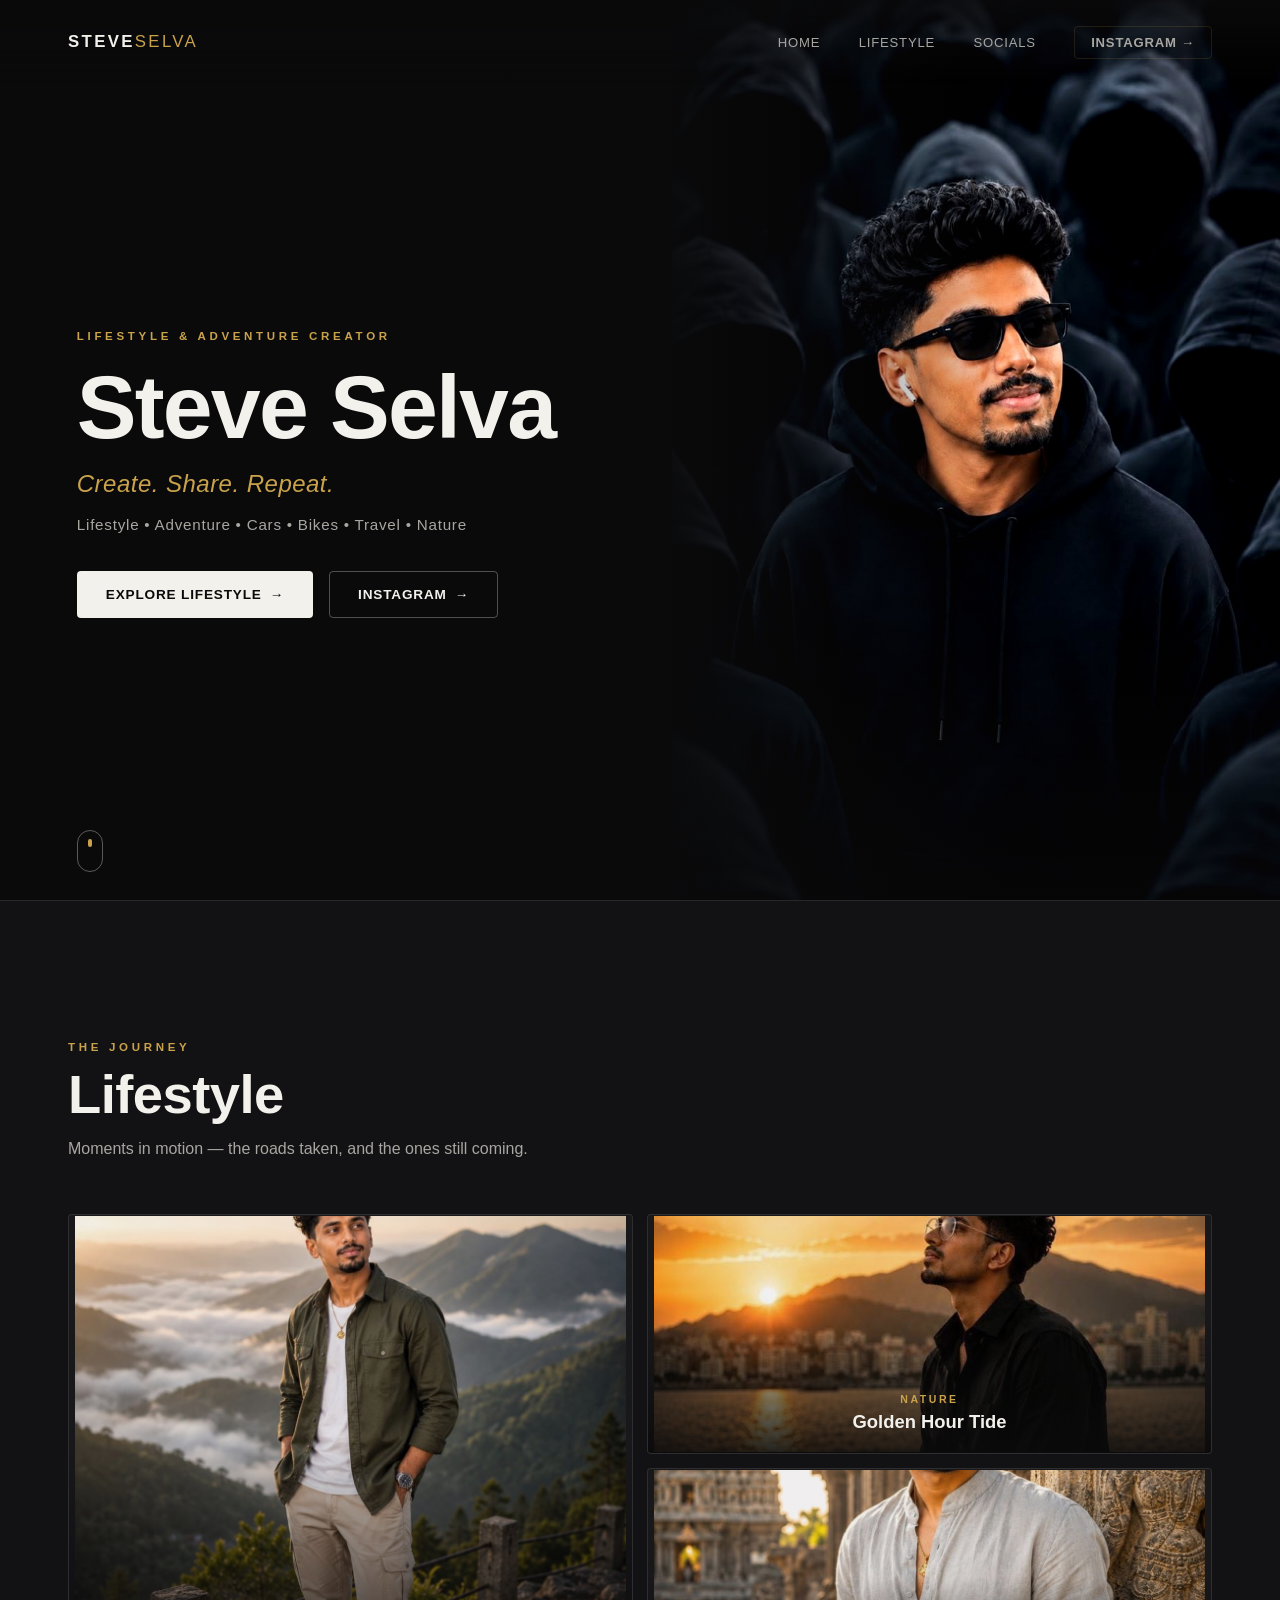
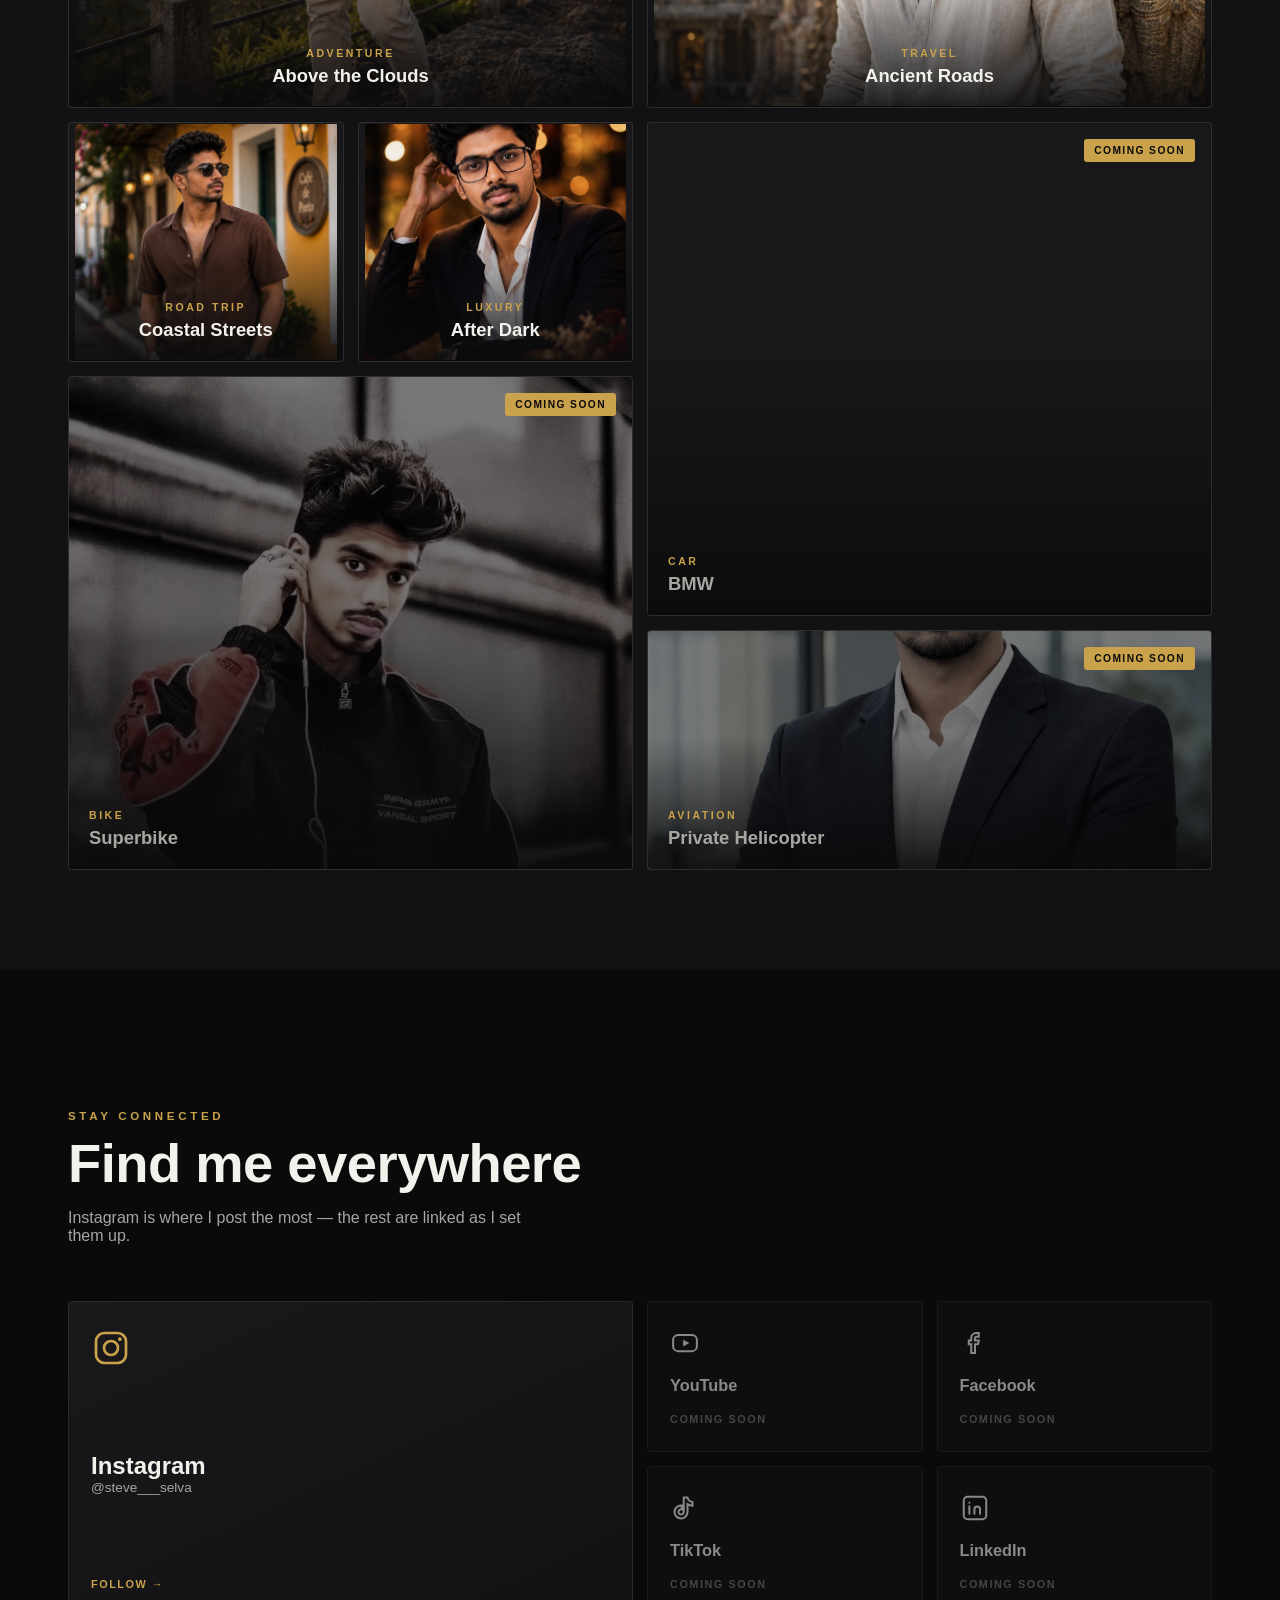
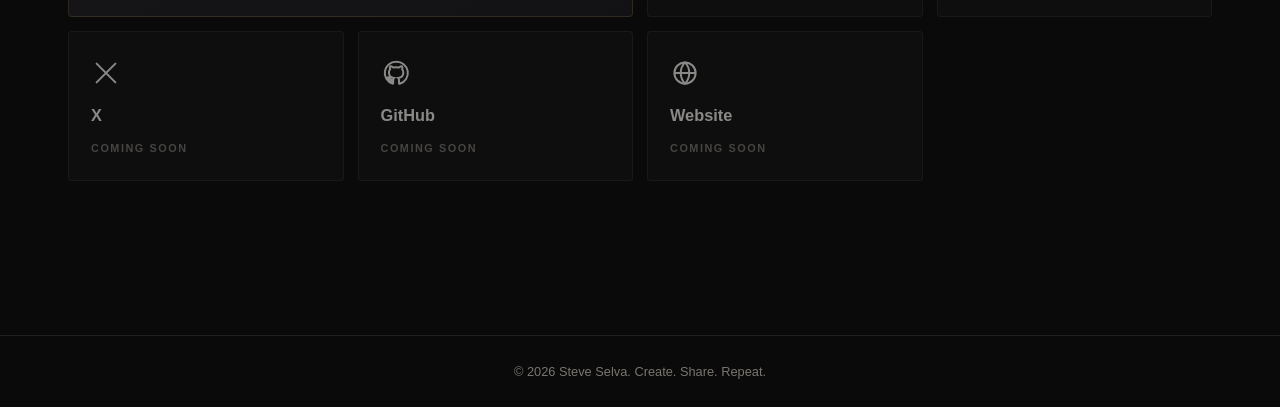
==== index.html @ 1e176cb3 "Create premium Steve Selva lifestyle website Dark cinematic editorial single-page site with hero, li" ====
<!DOCTYPE html>
<html lang="en">
<head>
<meta charset="UTF-8">
<meta name="viewport" content="width=device-width, initial-scale=1.0">
<title>Steve Selva — Create. Share. Repeat.</title>
<meta name="description" content="Steve Selva — Lifestyle, adventure, cars, bikes, travel and nature.">

<!-- Open Graph -->
<meta property="og:title" content="Steve Selva — Create. Share. Repeat.">
<meta property="og:description" content="Steve Selva — Lifestyle, adventure, cars, bikes, travel and nature.">
<meta property="og:type" content="website">
<meta property="og:image" content="assets/images/profile.jpeg">
<meta property="og:url" content="https://selva-1705.github.io/steve_selva/">

<!-- Twitter -->
<meta name="twitter:card" content="summary_large_image">
<meta name="twitter:title" content="Steve Selva — Create. Share. Repeat.">
<meta name="twitter:description" content="Steve Selva — Lifestyle, adventure, cars, bikes, travel and nature.">
<meta name="twitter:image" content="assets/images/profile.jpeg">

<link rel="icon" type="image/svg+xml" href="assets/icons/favicon.svg">
<link rel="stylesheet" href="style.css">
</head>
<body>

<a class="skip-link" href="#main">Skip to content</a>

<header class="site-header" id="site-header">
  <div class="header-inner">
    <a href="#home" class="logo">STEVE<span>SELVA</span></a>

    <nav class="main-nav" id="main-nav" aria-label="Primary">
      <a href="#home">Home</a>
      <a href="#lifestyle">Lifestyle</a>
      <a href="#socials">Socials</a>
      <a href="https://www.instagram.com/steve___selva/" class="nav-insta" target="_blank" rel="noopener noreferrer">Instagram →</a>
    </nav>

    <button class="menu-toggle" id="menu-toggle" aria-label="Open menu" aria-expanded="false" aria-controls="mobile-nav">
      <span></span><span></span><span></span>
    </button>
  </div>

  <nav class="mobile-nav" id="mobile-nav" aria-label="Mobile">
    <a href="#home">Home</a>
    <a href="#lifestyle">Lifestyle</a>
    <a href="#socials">Socials</a>
    <a href="https://www.instagram.com/steve___selva/" target="_blank" rel="noopener noreferrer">Instagram →</a>
  </nav>
</header>

<main id="main">

  <!-- ============ HOME / HERO ============ -->
  <section class="hero" id="home">
    <div class="hero-media" data-parallax>
      <picture>
        <source media="(max-width: 720px)" srcset="assets/images/sm/profile-sm.jpg">
        <img src="assets/images/profile.jpeg" alt="Steve Selva, portrait" class="hero-img" fetchpriority="high">
      </picture>
      <div class="hero-media-gradient"></div>
    </div>

    <div class="hero-content">
      <p class="eyebrow reveal">Lifestyle &amp; Adventure Creator</p>
      <h1 class="hero-title reveal">Steve Selva</h1>
      <p class="hero-tagline reveal">Create. Share. Repeat.</p>
      <p class="hero-sub reveal">Lifestyle • Adventure • Cars • Bikes • Travel • Nature</p>

      <div class="hero-cta reveal">
        <a href="#lifestyle" class="btn btn-primary">Explore Lifestyle <span aria-hidden="true">→</span></a>
        <a href="https://www.instagram.com/steve___selva/" class="btn btn-secondary" target="_blank" rel="noopener noreferrer">
          Instagram <span aria-hidden="true">→</span>
        </a>
      </div>
    </div>

    <a href="#lifestyle" class="scroll-cue" aria-label="Scroll to Lifestyle">
      <span></span>
    </a>
  </section>

  <!-- ============ LIFESTYLE ============ -->
  <section class="lifestyle" id="lifestyle">
    <div class="section-head">
      <p class="eyebrow">The Journey</p>
      <h2>Lifestyle</h2>
      <p class="section-sub">Moments in motion — the roads taken, and the ones still coming.</p>
    </div>

    <div class="lifestyle-grid" id="lifestyle-grid" role="list">
      <!-- injected by script.js from LIFESTYLE_ITEMS -->
    </div>
  </section>

  <!-- ============ SOCIALS ============ -->
  <section class="socials" id="socials">
    <div class="section-head">
      <p class="eyebrow">Stay Connected</p>
      <h2>Find me everywhere</h2>
      <p class="section-sub">Instagram is where I post the most — the rest are linked as I set them up.</p>
    </div>

    <div class="socials-grid" id="socials-grid">
      <!-- injected by script.js from SOCIAL_LINKS -->
    </div>
  </section>

</main>

<footer class="site-footer">
  <p>&copy; <span id="year"></span> Steve Selva. Create. Share. Repeat.</p>
</footer>

<!-- ============ LIGHTBOX ============ -->
<div class="lightbox" id="lightbox" role="dialog" aria-modal="true" aria-label="Image viewer" hidden>
  <button class="lightbox-close" id="lightbox-close" aria-label="Close">&times;</button>
  <button class="lightbox-nav lightbox-prev" id="lightbox-prev" aria-label="Previous image">&#8249;</button>
  <button class="lightbox-nav lightbox-next" id="lightbox-next" aria-label="Next image">&#8250;</button>

  <div class="lightbox-inner">
    <img id="lightbox-img" src="" alt="">
    <div class="lightbox-caption">
      <p class="lightbox-category" id="lightbox-category"></p>
      <p class="lightbox-title" id="lightbox-title"></p>
    </div>
  </div>
</div>

<script src="script.js"></script>
</body>
</html>
---- style.css ----
/* ==========================================================================
   Steve Selva — Dark Cinematic Luxury Editorial
   ========================================================================== */

:root {
  --black: #0a0a0b;
  --charcoal: #121214;
  --charcoal-2: #19191c;
  --line: rgba(255, 255, 255, 0.09);
  --off-white: #f3f1ec;
  --muted: #a8a6a1;
  --muted-2: #79766f;
  --accent: #c9a24b;
  --accent-soft: rgba(201, 162, 75, 0.14);
  --shadow: 0 20px 60px rgba(0, 0, 0, 0.5);
  --radius: 4px;
  --ease: cubic-bezier(0.22, 1, 0.36, 1);
  --container: 1240px;
  --header-h: 84px;
}

* { box-sizing: border-box; }

html {
  scroll-behavior: smooth;
  -webkit-text-size-adjust: 100%;
}

@media (prefers-reduced-motion: reduce) {
  html { scroll-behavior: auto; }
  *, *::before, *::after {
    animation-duration: 0.01ms !important;
    animation-iteration-count: 1 !important;
    transition-duration: 0.01ms !important;
    scroll-behavior: auto !important;
  }
}

body {
  margin: 0;
  background: var(--black);
  color: var(--off-white);
  font-family: "Helvetica Neue", Helvetica, Arial, sans-serif;
  overflow-x: hidden;
  -webkit-font-smoothing: antialiased;
}

img { max-width: 100%; display: block; }

a { color: inherit; text-decoration: none; }

h1, h2, h3, p { margin: 0; }

.skip-link {
  position: absolute;
  left: -999px;
  top: 0;
  background: var(--accent);
  color: var(--black);
  padding: 12px 18px;
  z-index: 999;
  font-weight: 600;
}
.skip-link:focus {
  left: 12px;
  top: 12px;
}

/* Focus visibility */
a:focus-visible,
button:focus-visible {
  outline: 2px solid var(--accent);
  outline-offset: 3px;
}

/* ---------- Typography helpers ---------- */
.eyebrow {
  font-size: 0.72rem;
  letter-spacing: 0.32em;
  text-transform: uppercase;
  color: var(--accent);
  font-weight: 600;
}

/* ==========================================================================
   Header
   ========================================================================== */
.site-header {
  position: fixed;
  top: 0; left: 0; right: 0;
  z-index: 100;
  display: flex;
  flex-direction: column;
  background: linear-gradient(to bottom, rgba(10,10,11,0.85), rgba(10,10,11,0));
  transition: background 0.4s var(--ease), backdrop-filter 0.4s var(--ease);
}

.site-header.scrolled {
  background: rgba(10, 10, 11, 0.82);
  backdrop-filter: blur(14px) saturate(140%);
  -webkit-backdrop-filter: blur(14px) saturate(140%);
  border-bottom: 1px solid var(--line);
}

.header-inner {
  width: 100%;
  max-width: var(--container);
  height: var(--header-h);
  flex-shrink: 0;
  margin: 0 auto;
  padding: 0 clamp(20px, 5vw, 48px);
  display: flex;
  align-items: center;
  justify-content: space-between;
}

.logo {
  font-size: 1.05rem;
  font-weight: 700;
  letter-spacing: 0.14em;
  color: var(--off-white);
}
.logo span { color: var(--accent); font-weight: 300; }

.main-nav {
  display: flex;
  align-items: center;
  gap: clamp(20px, 3vw, 40px);
}

.main-nav a {
  font-size: 0.82rem;
  letter-spacing: 0.06em;
  text-transform: uppercase;
  color: var(--muted);
  position: relative;
  padding: 6px 0;
  transition: color 0.25s var(--ease);
}
.main-nav a:not(.nav-insta)::after {
  content: "";
  position: absolute;
  left: 0; bottom: 0;
  width: 0%;
  height: 1px;
  background: var(--accent);
  transition: width 0.3s var(--ease);
}
.main-nav a:not(.nav-insta):hover,
.main-nav a:not(.nav-insta):focus-visible {
  color: var(--off-white);
}
.main-nav a:not(.nav-insta):hover::after,
.main-nav a:not(.nav-insta):focus-visible::after {
  width: 100%;
}

.nav-insta {
  color: var(--accent);
  font-weight: 600;
  border: 1px solid var(--accent-soft);
  padding: 8px 16px !important;
  border-radius: var(--radius);
  transition: background 0.25s var(--ease), border-color 0.25s var(--ease);
}
.nav-insta:hover,
.nav-insta:focus-visible {
  background: var(--accent-soft);
  border-color: var(--accent);
}

.menu-toggle {
  display: none;
  width: 40px;
  height: 40px;
  border: none;
  background: transparent;
  cursor: pointer;
  flex-direction: column;
  align-items: center;
  justify-content: center;
  gap: 5px;
  padding: 0;
}
.menu-toggle span {
  width: 24px;
  height: 1.5px;
  background: var(--off-white);
  transition: transform 0.3s var(--ease), opacity 0.3s var(--ease);
}
.menu-toggle[aria-expanded="true"] span:nth-child(1) { transform: translateY(6.5px) rotate(45deg); }
.menu-toggle[aria-expanded="true"] span:nth-child(2) { opacity: 0; }
.menu-toggle[aria-expanded="true"] span:nth-child(3) { transform: translateY(-6.5px) rotate(-45deg); }

.mobile-nav {
  display: none;
  flex-direction: column;
  background: rgba(10, 10, 11, 0.98);
  border-bottom: 1px solid var(--line);
  padding: 8px clamp(20px, 5vw, 48px) 24px;
}
.mobile-nav a {
  padding: 14px 0;
  border-bottom: 1px solid var(--line);
  font-size: 1rem;
  letter-spacing: 0.04em;
  text-transform: uppercase;
  color: var(--muted);
}
.mobile-nav a:last-child { border-bottom: none; color: var(--accent); }

.mobile-nav.open { display: flex; }

/* ==========================================================================
   Hero
   ========================================================================== */
.hero {
  position: relative;
  min-height: 100svh;
  display: grid;
  grid-template-columns: 1.05fr 0.95fr;
  align-items: stretch;
  overflow: hidden;
  background: var(--black);
}

.hero-media {
  position: relative;
  grid-column: 2;
  grid-row: 1;
  overflow: hidden;
}

.hero-img {
  width: 100%;
  height: 100%;
  object-fit: cover;
  object-position: center 20%;
  transform: scale(1.08);
  transition: transform 8s var(--ease);
  filter: saturate(1.02) contrast(1.05);
}
.hero.loaded .hero-img { transform: scale(1); }

.hero-media-gradient {
  position: absolute;
  inset: 0;
  background:
    linear-gradient(90deg, rgba(10,10,11,0.95) 0%, rgba(10,10,11,0.35) 30%, rgba(10,10,11,0) 55%),
    linear-gradient(to top, rgba(10,10,11,0.55) 0%, rgba(10,10,11,0) 30%);
}

.hero-content {
  grid-column: 1;
  grid-row: 1;
  position: relative;
  z-index: 2;
  display: flex;
  flex-direction: column;
  justify-content: center;
  gap: 18px;
  padding: calc(var(--header-h) + 24px) clamp(24px, 6vw, 80px) 60px;
}

.hero-content .eyebrow { margin-bottom: 4px; }

.hero-title {
  font-size: clamp(3rem, 7vw, 5.6rem);
  line-height: 0.98;
  font-weight: 700;
  letter-spacing: -0.02em;
  color: var(--off-white);
}

.hero-tagline {
  font-size: clamp(1.1rem, 2vw, 1.5rem);
  font-weight: 300;
  color: var(--accent);
  letter-spacing: 0.02em;
  font-style: italic;
}

.hero-sub {
  font-size: 0.95rem;
  letter-spacing: 0.05em;
  color: var(--muted);
  max-width: 420px;
}

.hero-cta {
  display: flex;
  flex-wrap: wrap;
  gap: 16px;
  margin-top: 20px;
}

.btn {
  display: inline-flex;
  align-items: center;
  gap: 8px;
  padding: 15px 28px;
  font-size: 0.85rem;
  letter-spacing: 0.06em;
  text-transform: uppercase;
  font-weight: 600;
  border-radius: var(--radius);
  transition: transform 0.3s var(--ease), background 0.3s var(--ease), border-color 0.3s var(--ease), color 0.3s var(--ease);
  border: 1px solid transparent;
}
.btn span { transition: transform 0.3s var(--ease); }
.btn:hover span, .btn:focus-visible span { transform: translateX(4px); }

.btn-primary {
  background: var(--off-white);
  color: var(--black);
}
.btn-primary:hover, .btn-primary:focus-visible {
  background: var(--accent);
}

.btn-secondary {
  border-color: rgba(243,241,236,0.3);
  color: var(--off-white);
}
.btn-secondary:hover, .btn-secondary:focus-visible {
  border-color: var(--accent);
  color: var(--accent);
}

/* reveal-on-load animation */
.reveal {
  opacity: 0;
  transform: translateY(18px);
  animation: reveal-up 0.9s var(--ease) forwards;
}
.reveal:nth-child(1) { animation-delay: 0.1s; }
.reveal:nth-child(2) { animation-delay: 0.22s; }
.reveal:nth-child(3) { animation-delay: 0.34s; }
.reveal:nth-child(4) { animation-delay: 0.46s; }
.reveal:nth-child(5) { animation-delay: 0.58s; }

@keyframes reveal-up {
  to { opacity: 1; transform: translateY(0); }
}

@media (prefers-reduced-motion: reduce) {
  .reveal { opacity: 1; transform: none; animation: none; }
  .hero-img { transform: none; transition: none; }
}

.scroll-cue {
  position: absolute;
  left: clamp(24px, 6vw, 80px);
  bottom: 28px;
  z-index: 2;
  width: 26px;
  height: 42px;
  border: 1px solid rgba(243,241,236,0.35);
  border-radius: 20px;
  display: flex;
  justify-content: center;
  padding-top: 8px;
}
.scroll-cue span {
  width: 4px;
  height: 8px;
  background: var(--accent);
  border-radius: 2px;
  animation: scroll-dot 1.8s ease-in-out infinite;
}
@keyframes scroll-dot {
  0% { transform: translateY(0); opacity: 1; }
  70% { transform: translateY(10px); opacity: 0; }
  100% { opacity: 0; }
}
@media (prefers-reduced-motion: reduce) {
  .scroll-cue span { animation: none; }
}

/* ==========================================================================
   Section heads (shared)
   ========================================================================== */
.section-head {
  max-width: var(--container);
  margin: 0 auto;
  padding: 0 clamp(20px, 5vw, 48px);
  text-align: left;
  margin-bottom: clamp(32px, 5vw, 56px);
}
.section-head h2 {
  font-size: clamp(2.2rem, 4.5vw, 3.4rem);
  font-weight: 700;
  letter-spacing: -0.01em;
  margin: 10px 0 14px;
}
.section-sub {
  color: var(--muted);
  font-size: 1rem;
  max-width: 480px;
}

/* ==========================================================================
   Lifestyle
   ========================================================================== */
.lifestyle {
  padding: clamp(80px, 12vw, 140px) 0 clamp(60px, 8vw, 100px);
  background: var(--charcoal);
  border-top: 1px solid var(--line);
}

.lifestyle-grid {
  max-width: var(--container);
  margin: 0 auto;
  padding: 0 clamp(20px, 5vw, 48px);
  display: grid;
  grid-template-columns: repeat(4, 1fr);
  grid-auto-rows: 240px;
  gap: 14px;
}

.life-card {
  position: relative;
  grid-column: span 2;
  grid-row: span 2;
  overflow: hidden;
  border-radius: var(--radius);
  border: 1px solid var(--line);
  cursor: pointer;
  background: var(--charcoal-2);
}
.life-card:nth-child(6n+1) { grid-column: span 2; grid-row: span 2; }
.life-card:nth-child(6n+2) { grid-column: span 2; grid-row: span 1; }
.life-card:nth-child(6n+3) { grid-column: span 2; grid-row: span 1; }
.life-card:nth-child(6n+4) { grid-column: span 1; grid-row: span 1; }
.life-card:nth-child(6n+5) { grid-column: span 1; grid-row: span 1; }
.life-card:nth-child(6n+6) { grid-column: span 2; grid-row: span 2; }

.life-card:focus-visible { outline: 2px solid var(--accent); outline-offset: -2px; }

.life-card img {
  width: 100%;
  height: 100%;
  object-fit: cover;
  transition: transform 0.7s var(--ease), filter 0.5s var(--ease);
}
.life-card:hover img,
.life-card:focus-visible img { transform: scale(1.06); }

.life-card.is-soon img {
  filter: grayscale(0.55) brightness(0.5);
}

.life-card-overlay {
  position: absolute;
  inset: 0;
  display: flex;
  flex-direction: column;
  justify-content: flex-end;
  padding: 20px;
  background: linear-gradient(to top, rgba(10,10,11,0.9) 0%, rgba(10,10,11,0.05) 55%);
}

.life-card-cat {
  font-size: 0.66rem;
  letter-spacing: 0.24em;
  text-transform: uppercase;
  color: var(--accent);
  margin-bottom: 6px;
  font-weight: 600;
}

.life-card-title {
  font-size: 1.15rem;
  font-weight: 600;
  color: var(--off-white);
}

.soon-badge {
  position: absolute;
  top: 16px;
  right: 16px;
  font-size: 0.64rem;
  letter-spacing: 0.14em;
  text-transform: uppercase;
  font-weight: 700;
  color: var(--black);
  background: var(--accent);
  padding: 6px 10px;
  border-radius: 3px;
}

.life-card.is-soon { cursor: default; }
.life-card.is-soon .life-card-title { color: var(--muted); }

/* ==========================================================================
   Socials
   ========================================================================== */
.socials {
  padding: clamp(80px, 12vw, 140px) 0 clamp(100px, 12vw, 160px);
  background: var(--black);
}

.socials-grid {
  max-width: var(--container);
  margin: 0 auto;
  padding: 0 clamp(20px, 5vw, 48px);
  display: grid;
  grid-template-columns: repeat(4, 1fr);
  gap: 14px;
}

.social-card {
  position: relative;
  grid-column: span 1;
  border: 1px solid var(--line);
  border-radius: var(--radius);
  padding: 26px 22px;
  display: flex;
  flex-direction: column;
  gap: 16px;
  min-height: 150px;
  justify-content: space-between;
  background: var(--charcoal);
  transition: border-color 0.3s var(--ease), transform 0.3s var(--ease), background 0.3s var(--ease);
}

.social-card.featured {
  grid-column: span 2;
  grid-row: span 2;
  min-height: 316px;
  background: linear-gradient(155deg, var(--charcoal-2), var(--charcoal));
  border-color: var(--accent-soft);
}

.social-card:not(.is-soon):hover,
.social-card:not(.is-soon):focus-visible {
  border-color: var(--accent);
  transform: translateY(-3px);
}

.social-card.is-soon {
  opacity: 0.55;
}

.social-icon {
  width: 30px;
  height: 30px;
  color: var(--off-white);
}
.social-card.featured .social-icon { width: 40px; height: 40px; color: var(--accent); }

.social-name {
  font-size: 1.02rem;
  font-weight: 600;
}
.social-card.featured .social-name { font-size: 1.5rem; }

.social-handle {
  font-size: 0.85rem;
  color: var(--muted);
}

.social-status {
  font-size: 0.68rem;
  letter-spacing: 0.14em;
  text-transform: uppercase;
  color: var(--muted-2);
  font-weight: 600;
}
.social-card.featured .social-status,
.social-card:not(.is-soon) .social-status { color: var(--accent); }

/* ==========================================================================
   Footer
   ========================================================================== */
.site-footer {
  padding: 28px clamp(20px, 5vw, 48px);
  text-align: center;
  border-top: 1px solid var(--line);
  color: var(--muted-2);
  font-size: 0.8rem;
  background: var(--black);
}

/* ==========================================================================
   Lightbox
   ========================================================================== */
.lightbox {
  position: fixed;
  inset: 0;
  z-index: 200;
  background: rgba(6, 6, 7, 0.96);
  display: flex;
  align-items: center;
  justify-content: center;
  padding: 24px;
  animation: fade-in 0.3s var(--ease);
}
.lightbox[hidden] { display: none; }

@keyframes fade-in { from { opacity: 0; } to { opacity: 1; } }

.lightbox-inner {
  max-width: min(90vw, 900px);
  max-height: 86vh;
  display: flex;
  flex-direction: column;
  align-items: center;
  gap: 16px;
}

.lightbox-inner img {
  max-width: 100%;
  max-height: 72vh;
  width: auto;
  border-radius: var(--radius);
  box-shadow: var(--shadow);
  object-fit: contain;
}

.lightbox-caption { text-align: center; }
.lightbox-category {
  font-size: 0.68rem;
  letter-spacing: 0.24em;
  text-transform: uppercase;
  color: var(--accent);
  margin-bottom: 6px;
  font-weight: 600;
}
.lightbox-title { font-size: 1.15rem; font-weight: 600; }

.lightbox-close,
.lightbox-nav {
  position: absolute;
  background: transparent;
  border: 1px solid rgba(243,241,236,0.25);
  color: var(--off-white);
  cursor: pointer;
  border-radius: 50%;
  display: flex;
  align-items: center;
  justify-content: center;
  transition: border-color 0.25s var(--ease), color 0.25s var(--ease), background 0.25s var(--ease);
}
.lightbox-close:hover, .lightbox-close:focus-visible,
.lightbox-nav:hover, .lightbox-nav:focus-visible {
  border-color: var(--accent);
  color: var(--accent);
  background: var(--accent-soft);
}

.lightbox-close {
  top: 20px;
  right: 20px;
  width: 44px;
  height: 44px;
  font-size: 1.6rem;
  line-height: 1;
}

.lightbox-nav {
  top: 50%;
  transform: translateY(-50%);
  width: 52px;
  height: 52px;
  font-size: 2rem;
}
.lightbox-prev { left: 20px; }
.lightbox-next { right: 20px; }

/* ==========================================================================
   Responsive
   ========================================================================== */
@media (max-width: 1024px) {
  .lifestyle-grid { grid-auto-rows: 200px; }
  .socials-grid { grid-template-columns: repeat(2, 1fr); }
  .social-card.featured { grid-column: span 2; }
}

@media (max-width: 860px) {
  .main-nav { display: none; }
  .menu-toggle { display: flex; }

  .hero {
    grid-template-columns: 1fr;
    grid-template-rows: auto auto;
    min-height: auto;
  }
  .hero-media {
    grid-column: 1;
    grid-row: 1;
    height: 58svh;
    min-height: 380px;
  }
  .hero-img { object-position: center 22%; }
  .hero-media-gradient {
    background:
      linear-gradient(to top, rgba(10,10,11,1) 0%, rgba(10,10,11,0.15) 40%, rgba(10,10,11,0) 70%);
  }
  .hero-content {
    grid-column: 1;
    grid-row: 2;
    padding: 20px clamp(20px, 6vw, 40px) 56px;
    margin-top: -60px;
    position: relative;
    z-index: 2;
  }
  .scroll-cue { display: none; }
}

@media (max-width: 640px) {
  .lifestyle-grid {
    grid-template-columns: repeat(2, 1fr);
    grid-auto-rows: 190px;
  }
  .life-card,
  .life-card:nth-child(6n+1),
  .life-card:nth-child(6n+2),
  .life-card:nth-child(6n+3),
  .life-card:nth-child(6n+4),
  .life-card:nth-child(6n+5),
  .life-card:nth-child(6n+6) {
    grid-column: span 1;
    grid-row: span 1;
  }
  .life-card:nth-child(3n+1) { grid-column: span 2; grid-row: span 2; }

  .socials-grid { grid-template-columns: 1fr 1fr; }
  .social-card.featured { grid-column: 1 / -1; min-height: 220px; }

  .lightbox-nav { width: 42px; height: 42px; font-size: 1.6rem; }
  .lightbox-prev { left: 8px; }
  .lightbox-next { right: 8px; }
  .lightbox-close { top: 10px; right: 10px; }
}
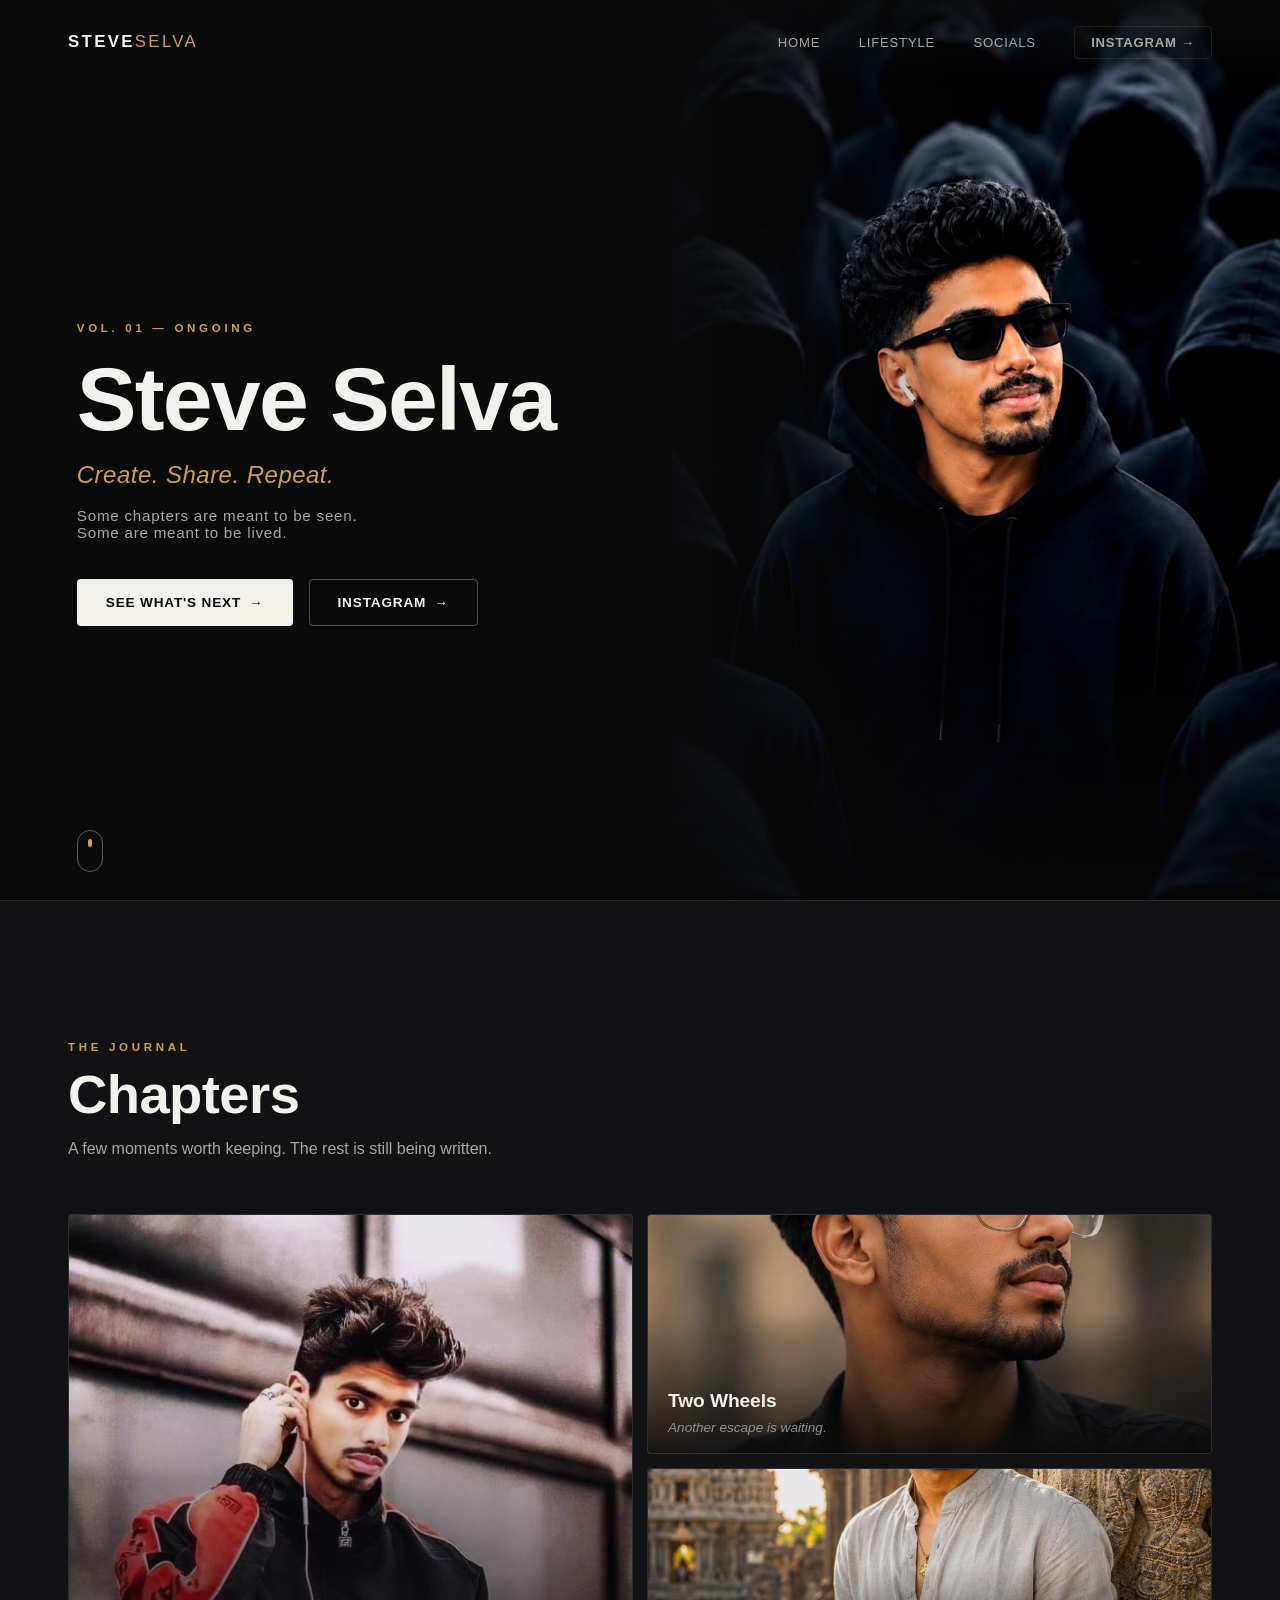
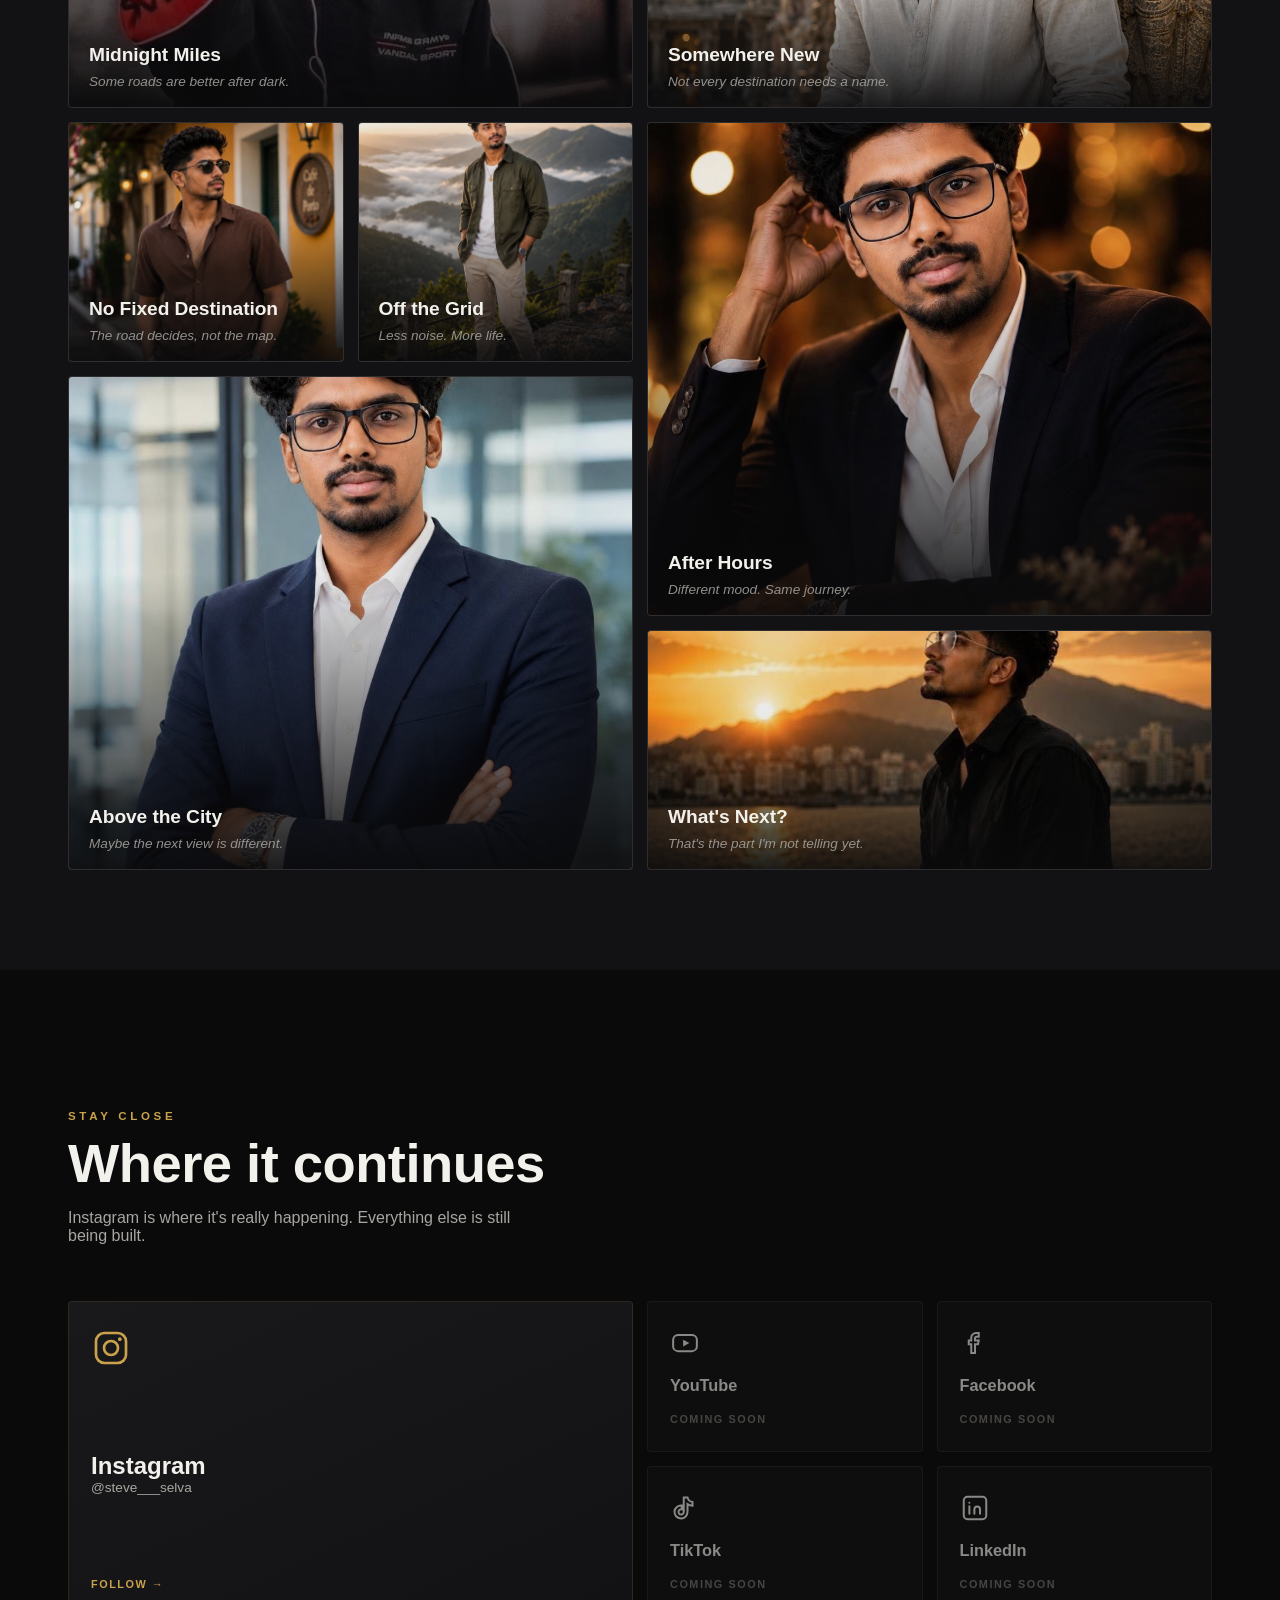
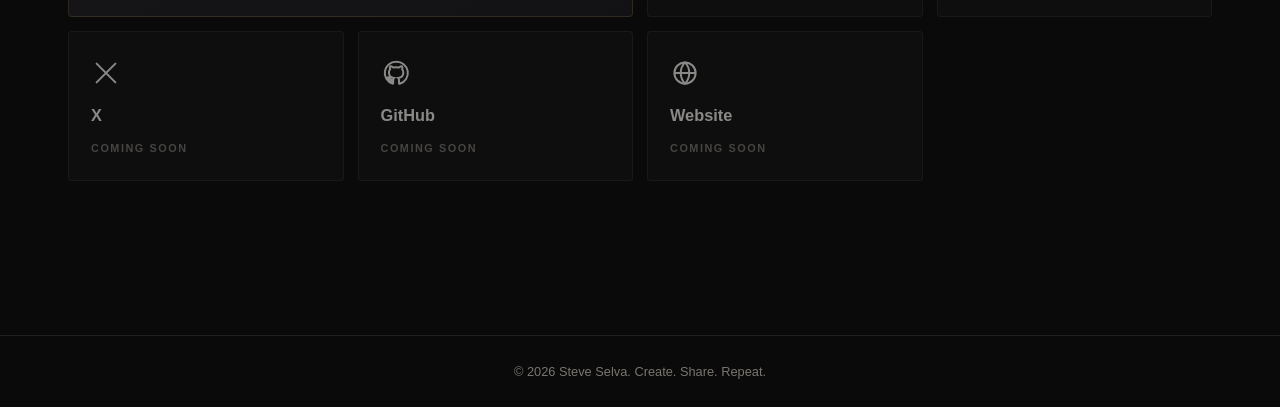
==== commit 30349c50: "Redesign as a mysterious cinematic visual journal Replace portfolio-style categories and copy with c" ====
--- a/index.html
+++ b/index.html
@@ -4,11 +4,11 @@
 <meta charset="UTF-8">
 <meta name="viewport" content="width=device-width, initial-scale=1.0">
 <title>Steve Selva — Create. Share. Repeat.</title>
-<meta name="description" content="Steve Selva — Lifestyle, adventure, cars, bikes, travel and nature.">
+<meta name="description" content="Steve Selva. Some chapters are meant to be seen. Some are meant to be lived.">
 
 <!-- Open Graph -->
 <meta property="og:title" content="Steve Selva — Create. Share. Repeat.">
-<meta property="og:description" content="Steve Selva — Lifestyle, adventure, cars, bikes, travel and nature.">
+<meta property="og:description" content="Some chapters are meant to be seen. Some are meant to be lived.">
 <meta property="og:type" content="website">
 <meta property="og:image" content="assets/images/profile.jpeg">
 <meta property="og:url" content="https://selva-1705.github.io/steve_selva/">
@@ -16,7 +16,7 @@
 <!-- Twitter -->
 <meta name="twitter:card" content="summary_large_image">
 <meta name="twitter:title" content="Steve Selva — Create. Share. Repeat.">
-<meta name="twitter:description" content="Steve Selva — Lifestyle, adventure, cars, bikes, travel and nature.">
+<meta name="twitter:description" content="Some chapters are meant to be seen. Some are meant to be lived.">
 <meta name="twitter:image" content="assets/images/profile.jpeg">
 
 <link rel="icon" type="image/svg+xml" href="assets/icons/favicon.svg">
@@ -63,20 +63,20 @@
     </div>
 
     <div class="hero-content">
-      <p class="eyebrow reveal">Lifestyle &amp; Adventure Creator</p>
+      <p class="eyebrow reveal">Vol. 01 — Ongoing</p>
       <h1 class="hero-title reveal">Steve Selva</h1>
       <p class="hero-tagline reveal">Create. Share. Repeat.</p>
-      <p class="hero-sub reveal">Lifestyle • Adventure • Cars • Bikes • Travel • Nature</p>
+      <p class="hero-sub reveal">Some chapters are meant to be seen.<br>Some are meant to be lived.</p>
 
       <div class="hero-cta reveal">
-        <a href="#lifestyle" class="btn btn-primary">Explore Lifestyle <span aria-hidden="true">→</span></a>
+        <a href="#lifestyle" class="btn btn-primary">See What's Next <span aria-hidden="true">→</span></a>
         <a href="https://www.instagram.com/steve___selva/" class="btn btn-secondary" target="_blank" rel="noopener noreferrer">
           Instagram <span aria-hidden="true">→</span>
         </a>
       </div>
     </div>
 
-    <a href="#lifestyle" class="scroll-cue" aria-label="Scroll to Lifestyle">
+    <a href="#lifestyle" class="scroll-cue" aria-label="Scroll to the next chapter">
       <span></span>
     </a>
   </section>
@@ -84,9 +84,9 @@
   <!-- ============ LIFESTYLE ============ -->
   <section class="lifestyle" id="lifestyle">
     <div class="section-head">
-      <p class="eyebrow">The Journey</p>
-      <h2>Lifestyle</h2>
-      <p class="section-sub">Moments in motion — the roads taken, and the ones still coming.</p>
+      <p class="eyebrow">The Journal</p>
+      <h2>Chapters</h2>
+      <p class="section-sub">A few moments worth keeping. The rest is still being written.</p>
     </div>
 
     <div class="lifestyle-grid" id="lifestyle-grid" role="list">
@@ -97,9 +97,9 @@
   <!-- ============ SOCIALS ============ -->
   <section class="socials" id="socials">
     <div class="section-head">
-      <p class="eyebrow">Stay Connected</p>
-      <h2>Find me everywhere</h2>
-      <p class="section-sub">Instagram is where I post the most — the rest are linked as I set them up.</p>
+      <p class="eyebrow">Stay Close</p>
+      <h2>Where it continues</h2>
+      <p class="section-sub">Instagram is where it's really happening. Everything else is still being built.</p>
     </div>
 
     <div class="socials-grid" id="socials-grid">
@@ -122,8 +122,8 @@
   <div class="lightbox-inner">
     <img id="lightbox-img" src="" alt="">
     <div class="lightbox-caption">
-      <p class="lightbox-category" id="lightbox-category"></p>
       <p class="lightbox-title" id="lightbox-title"></p>
+      <p class="lightbox-line" id="lightbox-line"></p>
     </div>
   </div>
 </div>
--- a/style.css
+++ b/style.css
@@ -427,6 +427,12 @@
   border: 1px solid var(--line);
   cursor: pointer;
   background: var(--charcoal-2);
+  padding: 0;
+  margin: 0;
+  text-align: left;
+  font-family: inherit;
+  display: block;
+  width: 100%;
 }
 .life-card:nth-child(6n+1) { grid-column: span 2; grid-row: span 2; }
 .life-card:nth-child(6n+2) { grid-column: span 2; grid-row: span 1; }
@@ -446,10 +452,6 @@
 .life-card:hover img,
 .life-card:focus-visible img { transform: scale(1.06); }
 
-.life-card.is-soon img {
-  filter: grayscale(0.55) brightness(0.5);
-}
-
 .life-card-overlay {
   position: absolute;
   inset: 0;
@@ -457,40 +459,34 @@
   flex-direction: column;
   justify-content: flex-end;
   padding: 20px;
-  background: linear-gradient(to top, rgba(10,10,11,0.9) 0%, rgba(10,10,11,0.05) 55%);
-}
-
-.life-card-cat {
-  font-size: 0.66rem;
-  letter-spacing: 0.24em;
-  text-transform: uppercase;
+  background: linear-gradient(to top, rgba(10,10,11,0.92) 0%, rgba(10,10,11,0.08) 60%);
+}
+
+.life-card-title {
+  font-size: 1.2rem;
+  font-weight: 700;
+  color: var(--off-white);
+  letter-spacing: -0.005em;
+}
+
+.life-card-line {
+  font-size: 0.85rem;
+  font-style: italic;
+  font-weight: 300;
+  color: var(--muted);
+  margin-top: 6px;
+  max-width: 34ch;
+  opacity: 0.85;
+  transform: translateY(2px);
+  transition: opacity 0.35s var(--ease), transform 0.35s var(--ease);
+}
+
+.life-card:hover .life-card-line,
+.life-card:focus-visible .life-card-line {
+  opacity: 1;
+  transform: translateY(0);
   color: var(--accent);
-  margin-bottom: 6px;
-  font-weight: 600;
-}
-
-.life-card-title {
-  font-size: 1.15rem;
-  font-weight: 600;
-  color: var(--off-white);
-}
-
-.soon-badge {
-  position: absolute;
-  top: 16px;
-  right: 16px;
-  font-size: 0.64rem;
-  letter-spacing: 0.14em;
-  text-transform: uppercase;
-  font-weight: 700;
-  color: var(--black);
-  background: var(--accent);
-  padding: 6px 10px;
-  border-radius: 3px;
-}
-
-.life-card.is-soon { cursor: default; }
-.life-card.is-soon .life-card-title { color: var(--muted); }
+}
 
 /* ==========================================================================
    Socials
@@ -619,15 +615,14 @@
 }
 
 .lightbox-caption { text-align: center; }
-.lightbox-category {
-  font-size: 0.68rem;
-  letter-spacing: 0.24em;
-  text-transform: uppercase;
-  color: var(--accent);
-  margin-bottom: 6px;
-  font-weight: 600;
-}
-.lightbox-title { font-size: 1.15rem; font-weight: 600; }
+.lightbox-title { font-size: 1.3rem; font-weight: 700; }
+.lightbox-line {
+  font-size: 0.9rem;
+  font-style: italic;
+  font-weight: 300;
+  color: var(--muted);
+  margin-top: 6px;
+}
 
 .lightbox-close,
 .lightbox-nav {
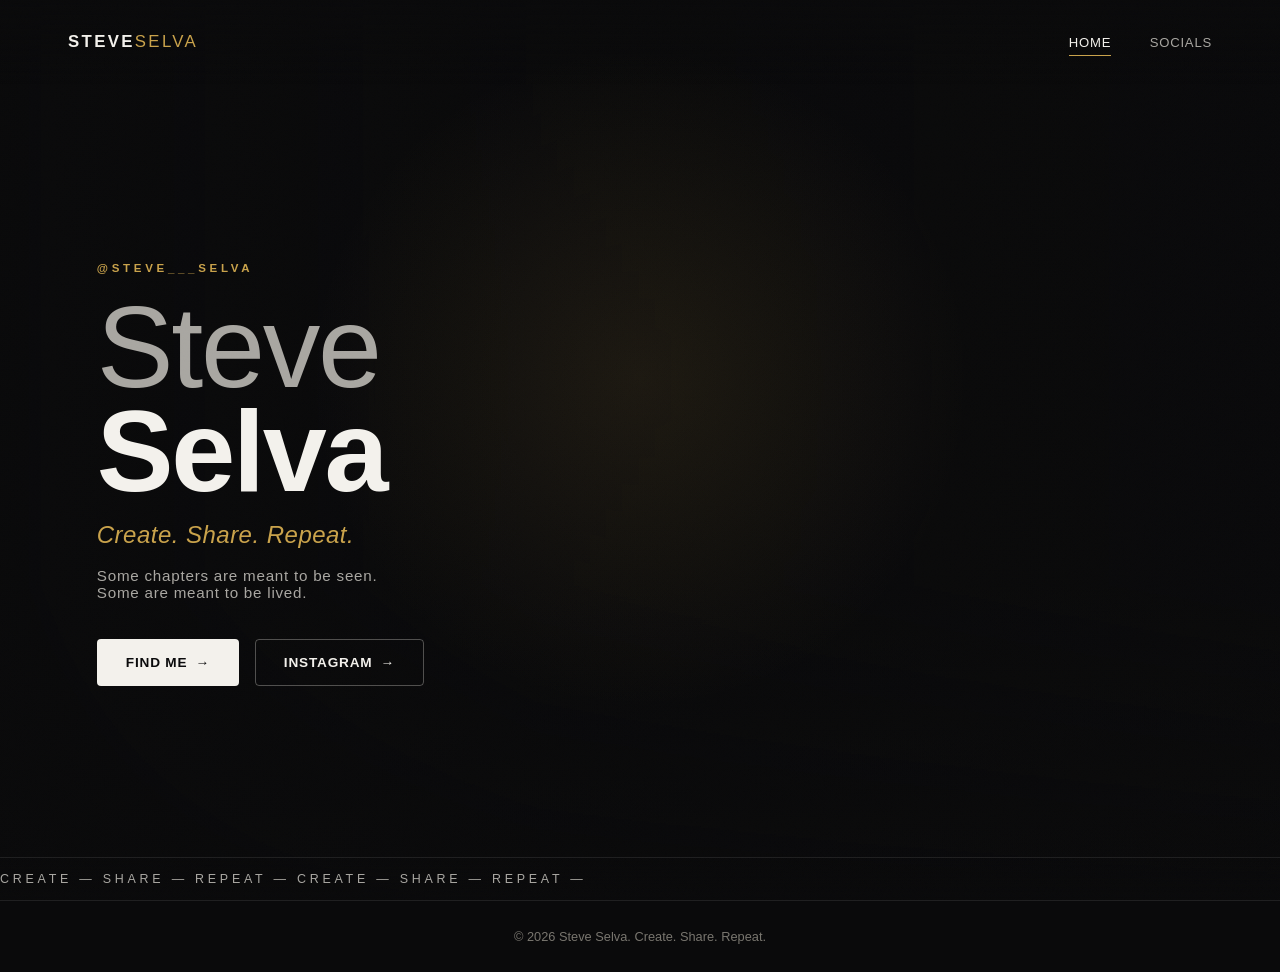
==== commit e0760ece: "Rebuild site as two static pages: Home and Socials - Replace the single-page gallery/journal layout " ====
--- a/index.html
+++ b/index.html
@@ -4,22 +4,20 @@
 <meta charset="UTF-8">
 <meta name="viewport" content="width=device-width, initial-scale=1.0">
 <title>Steve Selva — Create. Share. Repeat.</title>
-<meta name="description" content="Steve Selva. Some chapters are meant to be seen. Some are meant to be lived.">
+<meta name="description" content="Steve Selva. Create. Share. Repeat.">
 
 <!-- Open Graph -->
 <meta property="og:title" content="Steve Selva — Create. Share. Repeat.">
-<meta property="og:description" content="Some chapters are meant to be seen. Some are meant to be lived.">
+<meta property="og:description" content="Steve Selva. Create. Share. Repeat.">
 <meta property="og:type" content="website">
-<meta property="og:image" content="assets/images/profile.jpeg">
 <meta property="og:url" content="https://selva-1705.github.io/steve_selva/">
 
 <!-- Twitter -->
-<meta name="twitter:card" content="summary_large_image">
+<meta name="twitter:card" content="summary">
 <meta name="twitter:title" content="Steve Selva — Create. Share. Repeat.">
-<meta name="twitter:description" content="Some chapters are meant to be seen. Some are meant to be lived.">
-<meta name="twitter:image" content="assets/images/profile.jpeg">
+<meta name="twitter:description" content="Steve Selva. Create. Share. Repeat.">
 
-<link rel="icon" type="image/svg+xml" href="assets/icons/favicon.svg">
+<link rel="icon" href="data:image/svg+xml,%3Csvg xmlns='http://www.w3.org/2000/svg' viewBox='0 0 100 100'%3E%3Crect width='100' height='100' fill='%230a0a0b'/%3E%3Ctext x='50' y='70' font-size='62' font-family='Helvetica,Arial,sans-serif' fill='%23c9a24b' text-anchor='middle'%3ES%3C/text%3E%3C/svg%3E">
 <link rel="stylesheet" href="style.css">
 </head>
 <body>
@@ -28,13 +26,11 @@
 
 <header class="site-header" id="site-header">
   <div class="header-inner">
-    <a href="#home" class="logo">STEVE<span>SELVA</span></a>
+    <a href="index.html" class="logo">STEVE<span>SELVA</span></a>
 
     <nav class="main-nav" id="main-nav" aria-label="Primary">
-      <a href="#home">Home</a>
-      <a href="#lifestyle">Lifestyle</a>
-      <a href="#socials">Socials</a>
-      <a href="https://www.instagram.com/steve___selva/" class="nav-insta" target="_blank" rel="noopener noreferrer">Instagram →</a>
+      <a href="index.html" aria-current="page">Home</a>
+      <a href="socials.html">Socials</a>
     </nav>
 
     <button class="menu-toggle" id="menu-toggle" aria-label="Open menu" aria-expanded="false" aria-controls="mobile-nav">
@@ -43,10 +39,8 @@
   </div>
 
   <nav class="mobile-nav" id="mobile-nav" aria-label="Mobile">
-    <a href="#home">Home</a>
-    <a href="#lifestyle">Lifestyle</a>
-    <a href="#socials">Socials</a>
-    <a href="https://www.instagram.com/steve___selva/" target="_blank" rel="noopener noreferrer">Instagram →</a>
+    <a href="index.html" aria-current="page">Home</a>
+    <a href="socials.html">Socials</a>
   </nav>
 </header>
 
@@ -54,56 +48,48 @@
 
   <!-- ============ HOME / HERO ============ -->
   <section class="hero" id="home">
-    <div class="hero-media" data-parallax>
-      <picture>
-        <source media="(max-width: 720px)" srcset="assets/images/sm/profile-sm.jpg">
-        <img src="assets/images/profile.jpeg" alt="Steve Selva, portrait" class="hero-img" fetchpriority="high">
-      </picture>
-      <div class="hero-media-gradient"></div>
+
+    <!--
+      Background video (unlisted YouTube embed, muted + autoplay + loop).
+      Replace YOUR_VIDEO_ID_HERE with the real unlisted video ID.
+
+      Vimeo alternative — swap the iframe src for:
+      https://player.vimeo.com/video/YOUR_VIDEO_ID_HERE?autoplay=1&loop=1&muted=1&background=1
+    -->
+    <div class="hero-video-wrap" aria-hidden="true">
+      <iframe
+        src="https://www.youtube.com/embed/YOUR_VIDEO_ID_HERE?autoplay=1&mute=1&loop=1&playlist=YOUR_VIDEO_ID_HERE&controls=0&showinfo=0&rel=0&modestbranding=1&playsinline=1&disablekb=1&iv_load_policy=3"
+        title="Background video"
+        frameborder="0"
+        allow="autoplay; encrypted-media; picture-in-picture"
+        tabindex="-1"
+      ></iframe>
     </div>
 
+    <div class="hero-overlay"></div>
+
     <div class="hero-content">
-      <p class="eyebrow reveal">Vol. 01 — Ongoing</p>
-      <h1 class="hero-title reveal">Steve Selva</h1>
+      <p class="eyebrow reveal">@steve___selva</p>
+      <h1 class="hero-title reveal">
+        <span class="title-line title-light">Steve</span>
+        <span class="title-line title-bold">Selva</span>
+      </h1>
       <p class="hero-tagline reveal">Create. Share. Repeat.</p>
       <p class="hero-sub reveal">Some chapters are meant to be seen.<br>Some are meant to be lived.</p>
 
       <div class="hero-cta reveal">
-        <a href="#lifestyle" class="btn btn-primary">See What's Next <span aria-hidden="true">→</span></a>
+        <a href="socials.html" class="btn btn-primary">Find Me <span aria-hidden="true">→</span></a>
         <a href="https://www.instagram.com/steve___selva/" class="btn btn-secondary" target="_blank" rel="noopener noreferrer">
           Instagram <span aria-hidden="true">→</span>
         </a>
       </div>
     </div>
 
-    <a href="#lifestyle" class="scroll-cue" aria-label="Scroll to the next chapter">
-      <span></span>
-    </a>
-  </section>
-
-  <!-- ============ LIFESTYLE ============ -->
-  <section class="lifestyle" id="lifestyle">
-    <div class="section-head">
-      <p class="eyebrow">The Journal</p>
-      <h2>Chapters</h2>
-      <p class="section-sub">A few moments worth keeping. The rest is still being written.</p>
-    </div>
-
-    <div class="lifestyle-grid" id="lifestyle-grid" role="list">
-      <!-- injected by script.js from LIFESTYLE_ITEMS -->
-    </div>
-  </section>
-
-  <!-- ============ SOCIALS ============ -->
-  <section class="socials" id="socials">
-    <div class="section-head">
-      <p class="eyebrow">Stay Close</p>
-      <h2>Where it continues</h2>
-      <p class="section-sub">Instagram is where it's really happening. Everything else is still being built.</p>
-    </div>
-
-    <div class="socials-grid" id="socials-grid">
-      <!-- injected by script.js from SOCIAL_LINKS -->
+    <div class="hero-marquee" aria-hidden="true">
+      <div class="hero-marquee-track">
+        <span>Create — Share — Repeat —&nbsp;</span>
+        <span>Create — Share — Repeat —&nbsp;</span>
+      </div>
     </div>
   </section>
 
@@ -113,21 +99,6 @@
   <p>&copy; <span id="year"></span> Steve Selva. Create. Share. Repeat.</p>
 </footer>
 
-<!-- ============ LIGHTBOX ============ -->
-<div class="lightbox" id="lightbox" role="dialog" aria-modal="true" aria-label="Image viewer" hidden>
-  <button class="lightbox-close" id="lightbox-close" aria-label="Close">&times;</button>
-  <button class="lightbox-nav lightbox-prev" id="lightbox-prev" aria-label="Previous image">&#8249;</button>
-  <button class="lightbox-nav lightbox-next" id="lightbox-next" aria-label="Next image">&#8250;</button>
-
-  <div class="lightbox-inner">
-    <img id="lightbox-img" src="" alt="">
-    <div class="lightbox-caption">
-      <p class="lightbox-title" id="lightbox-title"></p>
-      <p class="lightbox-line" id="lightbox-line"></p>
-    </div>
-  </div>
-</div>
-
 <script src="script.js"></script>
 </body>
 </html>
--- a/style.css
+++ b/style.css
@@ -1,5 +1,5 @@
 /* ==========================================================================
-   Steve Selva — Dark Cinematic Luxury Editorial
+   Steve Selva — Dark Cinematic Editorial
    ========================================================================== */
 
 :root {
@@ -45,6 +45,19 @@
   -webkit-font-smoothing: antialiased;
 }
 
+/* Subtle film-grain texture over the whole page — purely decorative */
+body::before {
+  content: "";
+  position: fixed;
+  inset: 0;
+  z-index: 300;
+  pointer-events: none;
+  opacity: 0.035;
+  mix-blend-mode: overlay;
+  background-image: url("data:image/svg+xml,%3Csvg xmlns='http://www.w3.org/2000/svg' width='180' height='180'%3E%3Cfilter id='n'%3E%3CfeTurbulence type='fractalNoise' baseFrequency='0.85' numOctaves='2' stitchTiles='stitch'/%3E%3C/filter%3E%3Crect width='100%25' height='100%25' filter='url(%23n)'/%3E%3C/svg%3E");
+  background-size: 180px 180px;
+}
+
 img { max-width: 100%; display: block; }
 
 a { color: inherit; text-decoration: none; }
@@ -135,9 +148,10 @@
   color: var(--muted);
   position: relative;
   padding: 6px 0;
-  transition: color 0.25s var(--ease);
-}
-.main-nav a:not(.nav-insta)::after {
+  display: inline-block;
+  transition: color 0.25s var(--ease), transform 0.2s var(--ease);
+}
+.main-nav a::after {
   content: "";
   position: absolute;
   left: 0; bottom: 0;
@@ -146,27 +160,15 @@
   background: var(--accent);
   transition: width 0.3s var(--ease);
 }
-.main-nav a:not(.nav-insta):hover,
-.main-nav a:not(.nav-insta):focus-visible {
+.main-nav a:hover,
+.main-nav a:focus-visible,
+.main-nav a[aria-current="page"] {
   color: var(--off-white);
 }
-.main-nav a:not(.nav-insta):hover::after,
-.main-nav a:not(.nav-insta):focus-visible::after {
+.main-nav a:hover::after,
+.main-nav a:focus-visible::after,
+.main-nav a[aria-current="page"]::after {
   width: 100%;
-}
-
-.nav-insta {
-  color: var(--accent);
-  font-weight: 600;
-  border: 1px solid var(--accent-soft);
-  padding: 8px 16px !important;
-  border-radius: var(--radius);
-  transition: background 0.25s var(--ease), border-color 0.25s var(--ease);
-}
-.nav-insta:hover,
-.nav-insta:focus-visible {
-  background: var(--accent-soft);
-  border-color: var(--accent);
 }
 
 .menu-toggle {
@@ -207,70 +209,84 @@
   text-transform: uppercase;
   color: var(--muted);
 }
-.mobile-nav a:last-child { border-bottom: none; color: var(--accent); }
+.mobile-nav a:last-child { border-bottom: none; }
+.mobile-nav a[aria-current="page"] { color: var(--accent); }
 
 .mobile-nav.open { display: flex; }
 
 /* ==========================================================================
-   Hero
+   Hero (Home)
    ========================================================================== */
 .hero {
+  --mx: 50%;
+  --my: 42%;
   position: relative;
   min-height: 100svh;
-  display: grid;
-  grid-template-columns: 1.05fr 0.95fr;
-  align-items: stretch;
+  display: flex;
+  align-items: center;
   overflow: hidden;
   background: var(--black);
 }
 
-.hero-media {
-  position: relative;
-  grid-column: 2;
-  grid-row: 1;
-  overflow: hidden;
-}
-
-.hero-img {
-  width: 100%;
-  height: 100%;
-  object-fit: cover;
-  object-position: center 20%;
-  transform: scale(1.08);
-  transition: transform 8s var(--ease);
-  filter: saturate(1.02) contrast(1.05);
-}
-.hero.loaded .hero-img { transform: scale(1); }
-
-.hero-media-gradient {
+/* Fullscreen background video (16:9 embed scaled to always cover the viewport) */
+.hero-video-wrap {
   position: absolute;
   inset: 0;
+  overflow: hidden;
+  z-index: 0;
+  pointer-events: none;
+}
+.hero-video-wrap iframe {
+  position: absolute;
+  top: 50%;
+  left: 50%;
+  width: 100vw;
+  height: 56.25vw; /* 16:9 */
+  min-height: 100vh;
+  min-width: 177.78vh; /* 16:9 */
+  transform: translate(-50%, -50%);
+  border: 0;
+}
+
+@media (prefers-reduced-motion: reduce) {
+  .hero-video-wrap { display: none; }
+  .hero { background: radial-gradient(circle at 30% 30%, var(--charcoal-2), var(--black) 70%); }
+}
+
+.hero-overlay {
+  position: absolute;
+  inset: 0;
+  z-index: 1;
   background:
-    linear-gradient(90deg, rgba(10,10,11,0.95) 0%, rgba(10,10,11,0.35) 30%, rgba(10,10,11,0) 55%),
-    linear-gradient(to top, rgba(10,10,11,0.55) 0%, rgba(10,10,11,0) 30%);
+    radial-gradient(600px circle at var(--mx) var(--my), rgba(201,162,75,0.10), transparent 55%),
+    linear-gradient(90deg, rgba(10,10,11,0.92) 0%, rgba(10,10,11,0.55) 42%, rgba(10,10,11,0.35) 100%),
+    linear-gradient(to top, rgba(10,10,11,0.75) 0%, rgba(10,10,11,0.1) 35%);
 }
 
 .hero-content {
-  grid-column: 1;
-  grid-row: 1;
   position: relative;
   z-index: 2;
   display: flex;
   flex-direction: column;
-  justify-content: center;
   gap: 18px;
+  width: 100%;
+  max-width: var(--container);
+  margin: 0 auto;
   padding: calc(var(--header-h) + 24px) clamp(24px, 6vw, 80px) 60px;
 }
 
 .hero-content .eyebrow { margin-bottom: 4px; }
 
 .hero-title {
-  font-size: clamp(3rem, 7vw, 5.6rem);
-  line-height: 0.98;
-  font-weight: 700;
+  display: flex;
+  flex-direction: column;
+  font-size: clamp(3.4rem, 9vw, 7.2rem);
+  line-height: 0.9;
   letter-spacing: -0.02em;
-  color: var(--off-white);
-}
+}
+.title-line { display: block; }
+.title-light { font-weight: 300; color: var(--muted); }
+.title-bold { font-weight: 800; color: var(--off-white); }
 
 .hero-tagline {
   font-size: clamp(1.1rem, 2vw, 1.5rem);
@@ -345,36 +361,36 @@
 
 @media (prefers-reduced-motion: reduce) {
   .reveal { opacity: 1; transform: none; animation: none; }
-  .hero-img { transform: none; transition: none; }
-}
-
-.scroll-cue {
+}
+
+/* Decorative scrolling strip pinned to the bottom of the hero */
+.hero-marquee {
   position: absolute;
-  left: clamp(24px, 6vw, 80px);
-  bottom: 28px;
+  left: 0; right: 0; bottom: 0;
   z-index: 2;
-  width: 26px;
-  height: 42px;
-  border: 1px solid rgba(243,241,236,0.35);
-  border-radius: 20px;
-  display: flex;
-  justify-content: center;
-  padding-top: 8px;
-}
-.scroll-cue span {
-  width: 4px;
-  height: 8px;
-  background: var(--accent);
-  border-radius: 2px;
-  animation: scroll-dot 1.8s ease-in-out infinite;
-}
-@keyframes scroll-dot {
-  0% { transform: translateY(0); opacity: 1; }
-  70% { transform: translateY(10px); opacity: 0; }
-  100% { opacity: 0; }
+  overflow: hidden;
+  border-top: 1px solid var(--line);
+  background: linear-gradient(to top, rgba(10,10,11,0.85), rgba(10,10,11,0.25));
+  padding: 14px 0;
+}
+.hero-marquee-track {
+  display: flex;
+  width: max-content;
+  animation: marquee-scroll 22s linear infinite;
+}
+.hero-marquee-track span {
+  font-size: 0.78rem;
+  letter-spacing: 0.3em;
+  text-transform: uppercase;
+  color: var(--muted);
+  white-space: nowrap;
+}
+@keyframes marquee-scroll {
+  from { transform: translateX(0); }
+  to { transform: translateX(-50%); }
 }
 @media (prefers-reduced-motion: reduce) {
-  .scroll-cue span { animation: none; }
+  .hero-marquee-track { animation: none; }
 }
 
 /* ==========================================================================
@@ -400,100 +416,12 @@
 }
 
 /* ==========================================================================
-   Lifestyle
-   ========================================================================== */
-.lifestyle {
-  padding: clamp(80px, 12vw, 140px) 0 clamp(60px, 8vw, 100px);
-  background: var(--charcoal);
-  border-top: 1px solid var(--line);
-}
-
-.lifestyle-grid {
-  max-width: var(--container);
-  margin: 0 auto;
-  padding: 0 clamp(20px, 5vw, 48px);
-  display: grid;
-  grid-template-columns: repeat(4, 1fr);
-  grid-auto-rows: 240px;
-  gap: 14px;
-}
-
-.life-card {
-  position: relative;
-  grid-column: span 2;
-  grid-row: span 2;
-  overflow: hidden;
-  border-radius: var(--radius);
-  border: 1px solid var(--line);
-  cursor: pointer;
-  background: var(--charcoal-2);
-  padding: 0;
-  margin: 0;
-  text-align: left;
-  font-family: inherit;
-  display: block;
-  width: 100%;
-}
-.life-card:nth-child(6n+1) { grid-column: span 2; grid-row: span 2; }
-.life-card:nth-child(6n+2) { grid-column: span 2; grid-row: span 1; }
-.life-card:nth-child(6n+3) { grid-column: span 2; grid-row: span 1; }
-.life-card:nth-child(6n+4) { grid-column: span 1; grid-row: span 1; }
-.life-card:nth-child(6n+5) { grid-column: span 1; grid-row: span 1; }
-.life-card:nth-child(6n+6) { grid-column: span 2; grid-row: span 2; }
-
-.life-card:focus-visible { outline: 2px solid var(--accent); outline-offset: -2px; }
-
-.life-card img {
-  width: 100%;
-  height: 100%;
-  object-fit: cover;
-  transition: transform 0.7s var(--ease), filter 0.5s var(--ease);
-}
-.life-card:hover img,
-.life-card:focus-visible img { transform: scale(1.06); }
-
-.life-card-overlay {
-  position: absolute;
-  inset: 0;
-  display: flex;
-  flex-direction: column;
-  justify-content: flex-end;
-  padding: 20px;
-  background: linear-gradient(to top, rgba(10,10,11,0.92) 0%, rgba(10,10,11,0.08) 60%);
-}
-
-.life-card-title {
-  font-size: 1.2rem;
-  font-weight: 700;
-  color: var(--off-white);
-  letter-spacing: -0.005em;
-}
-
-.life-card-line {
-  font-size: 0.85rem;
-  font-style: italic;
-  font-weight: 300;
-  color: var(--muted);
-  margin-top: 6px;
-  max-width: 34ch;
-  opacity: 0.85;
-  transform: translateY(2px);
-  transition: opacity 0.35s var(--ease), transform 0.35s var(--ease);
-}
-
-.life-card:hover .life-card-line,
-.life-card:focus-visible .life-card-line {
-  opacity: 1;
-  transform: translateY(0);
-  color: var(--accent);
-}
-
-/* ==========================================================================
    Socials
    ========================================================================== */
 .socials {
-  padding: clamp(80px, 12vw, 140px) 0 clamp(100px, 12vw, 160px);
+  padding: calc(var(--header-h) + clamp(60px, 10vw, 120px)) 0 clamp(100px, 12vw, 160px);
   background: var(--black);
+  min-height: 100svh;
 }
 
 .socials-grid {
@@ -528,14 +456,15 @@
   border-color: var(--accent-soft);
 }
 
-.social-card:not(.is-soon):hover,
-.social-card:not(.is-soon):focus-visible {
+.social-card:not(.is-placeholder):hover,
+.social-card:not(.is-placeholder):focus-visible {
   border-color: var(--accent);
   transform: translateY(-3px);
 }
 
-.social-card.is-soon {
-  opacity: 0.55;
+.social-card.is-placeholder {
+  opacity: 0.5;
+  cursor: default;
 }
 
 .social-icon {
@@ -564,7 +493,7 @@
   font-weight: 600;
 }
 .social-card.featured .social-status,
-.social-card:not(.is-soon) .social-status { color: var(--accent); }
+.social-card:not(.is-placeholder) .social-status { color: var(--accent); }
 
 /* ==========================================================================
    Footer
@@ -579,95 +508,9 @@
 }
 
 /* ==========================================================================
-   Lightbox
-   ========================================================================== */
-.lightbox {
-  position: fixed;
-  inset: 0;
-  z-index: 200;
-  background: rgba(6, 6, 7, 0.96);
-  display: flex;
-  align-items: center;
-  justify-content: center;
-  padding: 24px;
-  animation: fade-in 0.3s var(--ease);
-}
-.lightbox[hidden] { display: none; }
-
-@keyframes fade-in { from { opacity: 0; } to { opacity: 1; } }
-
-.lightbox-inner {
-  max-width: min(90vw, 900px);
-  max-height: 86vh;
-  display: flex;
-  flex-direction: column;
-  align-items: center;
-  gap: 16px;
-}
-
-.lightbox-inner img {
-  max-width: 100%;
-  max-height: 72vh;
-  width: auto;
-  border-radius: var(--radius);
-  box-shadow: var(--shadow);
-  object-fit: contain;
-}
-
-.lightbox-caption { text-align: center; }
-.lightbox-title { font-size: 1.3rem; font-weight: 700; }
-.lightbox-line {
-  font-size: 0.9rem;
-  font-style: italic;
-  font-weight: 300;
-  color: var(--muted);
-  margin-top: 6px;
-}
-
-.lightbox-close,
-.lightbox-nav {
-  position: absolute;
-  background: transparent;
-  border: 1px solid rgba(243,241,236,0.25);
-  color: var(--off-white);
-  cursor: pointer;
-  border-radius: 50%;
-  display: flex;
-  align-items: center;
-  justify-content: center;
-  transition: border-color 0.25s var(--ease), color 0.25s var(--ease), background 0.25s var(--ease);
-}
-.lightbox-close:hover, .lightbox-close:focus-visible,
-.lightbox-nav:hover, .lightbox-nav:focus-visible {
-  border-color: var(--accent);
-  color: var(--accent);
-  background: var(--accent-soft);
-}
-
-.lightbox-close {
-  top: 20px;
-  right: 20px;
-  width: 44px;
-  height: 44px;
-  font-size: 1.6rem;
-  line-height: 1;
-}
-
-.lightbox-nav {
-  top: 50%;
-  transform: translateY(-50%);
-  width: 52px;
-  height: 52px;
-  font-size: 2rem;
-}
-.lightbox-prev { left: 20px; }
-.lightbox-next { right: 20px; }
-
-/* ==========================================================================
    Responsive
    ========================================================================== */
 @media (max-width: 1024px) {
-  .lifestyle-grid { grid-auto-rows: 200px; }
   .socials-grid { grid-template-columns: repeat(2, 1fr); }
   .social-card.featured { grid-column: span 2; }
 }
@@ -676,55 +519,12 @@
   .main-nav { display: none; }
   .menu-toggle { display: flex; }
 
-  .hero {
-    grid-template-columns: 1fr;
-    grid-template-rows: auto auto;
-    min-height: auto;
+  .hero-content {
+    padding: calc(var(--header-h) + 40px) clamp(20px, 6vw, 40px) 76px;
   }
-  .hero-media {
-    grid-column: 1;
-    grid-row: 1;
-    height: 58svh;
-    min-height: 380px;
-  }
-  .hero-img { object-position: center 22%; }
-  .hero-media-gradient {
-    background:
-      linear-gradient(to top, rgba(10,10,11,1) 0%, rgba(10,10,11,0.15) 40%, rgba(10,10,11,0) 70%);
-  }
-  .hero-content {
-    grid-column: 1;
-    grid-row: 2;
-    padding: 20px clamp(20px, 6vw, 40px) 56px;
-    margin-top: -60px;
-    position: relative;
-    z-index: 2;
-  }
-  .scroll-cue { display: none; }
 }
 
 @media (max-width: 640px) {
-  .lifestyle-grid {
-    grid-template-columns: repeat(2, 1fr);
-    grid-auto-rows: 190px;
-  }
-  .life-card,
-  .life-card:nth-child(6n+1),
-  .life-card:nth-child(6n+2),
-  .life-card:nth-child(6n+3),
-  .life-card:nth-child(6n+4),
-  .life-card:nth-child(6n+5),
-  .life-card:nth-child(6n+6) {
-    grid-column: span 1;
-    grid-row: span 1;
-  }
-  .life-card:nth-child(3n+1) { grid-column: span 2; grid-row: span 2; }
-
   .socials-grid { grid-template-columns: 1fr 1fr; }
   .social-card.featured { grid-column: 1 / -1; min-height: 220px; }
-
-  .lightbox-nav { width: 42px; height: 42px; font-size: 1.6rem; }
-  .lightbox-prev { left: 8px; }
-  .lightbox-next { right: 8px; }
-  .lightbox-close { top: 10px; right: 10px; }
-}
+}
